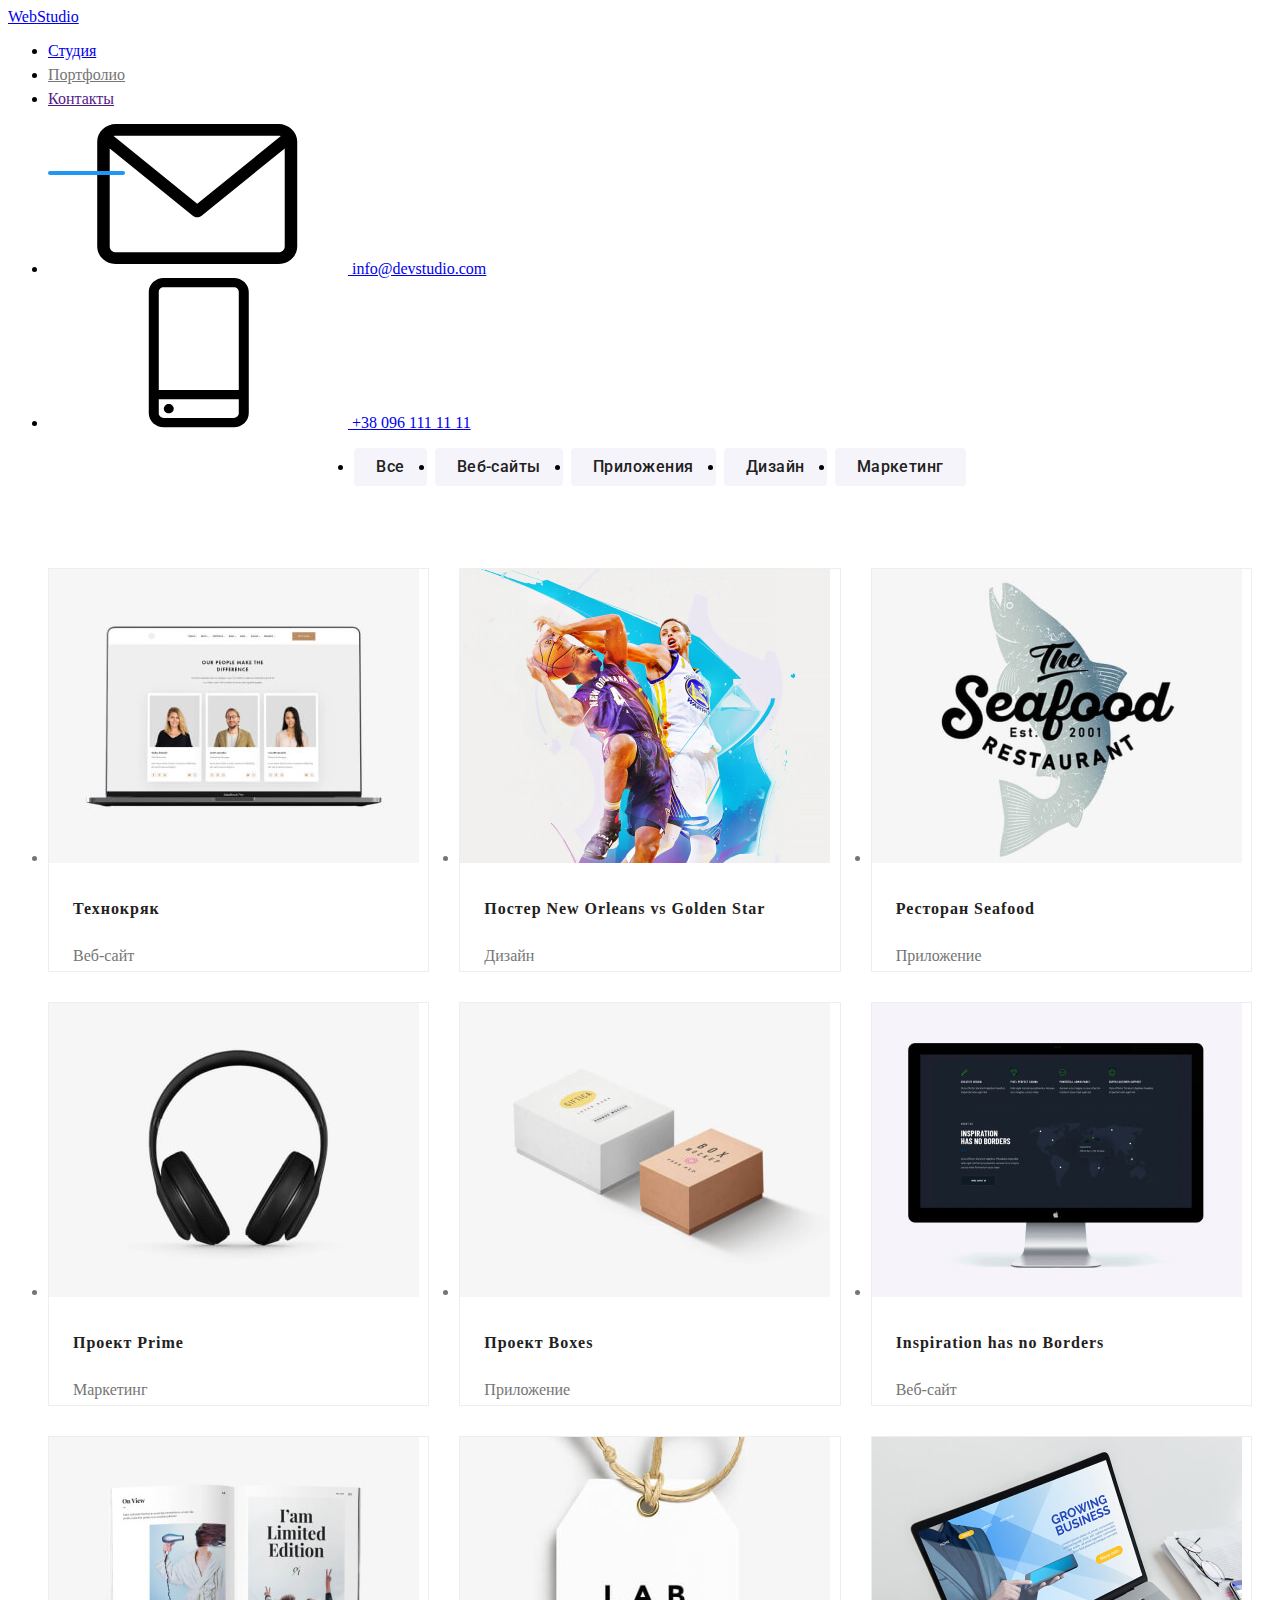
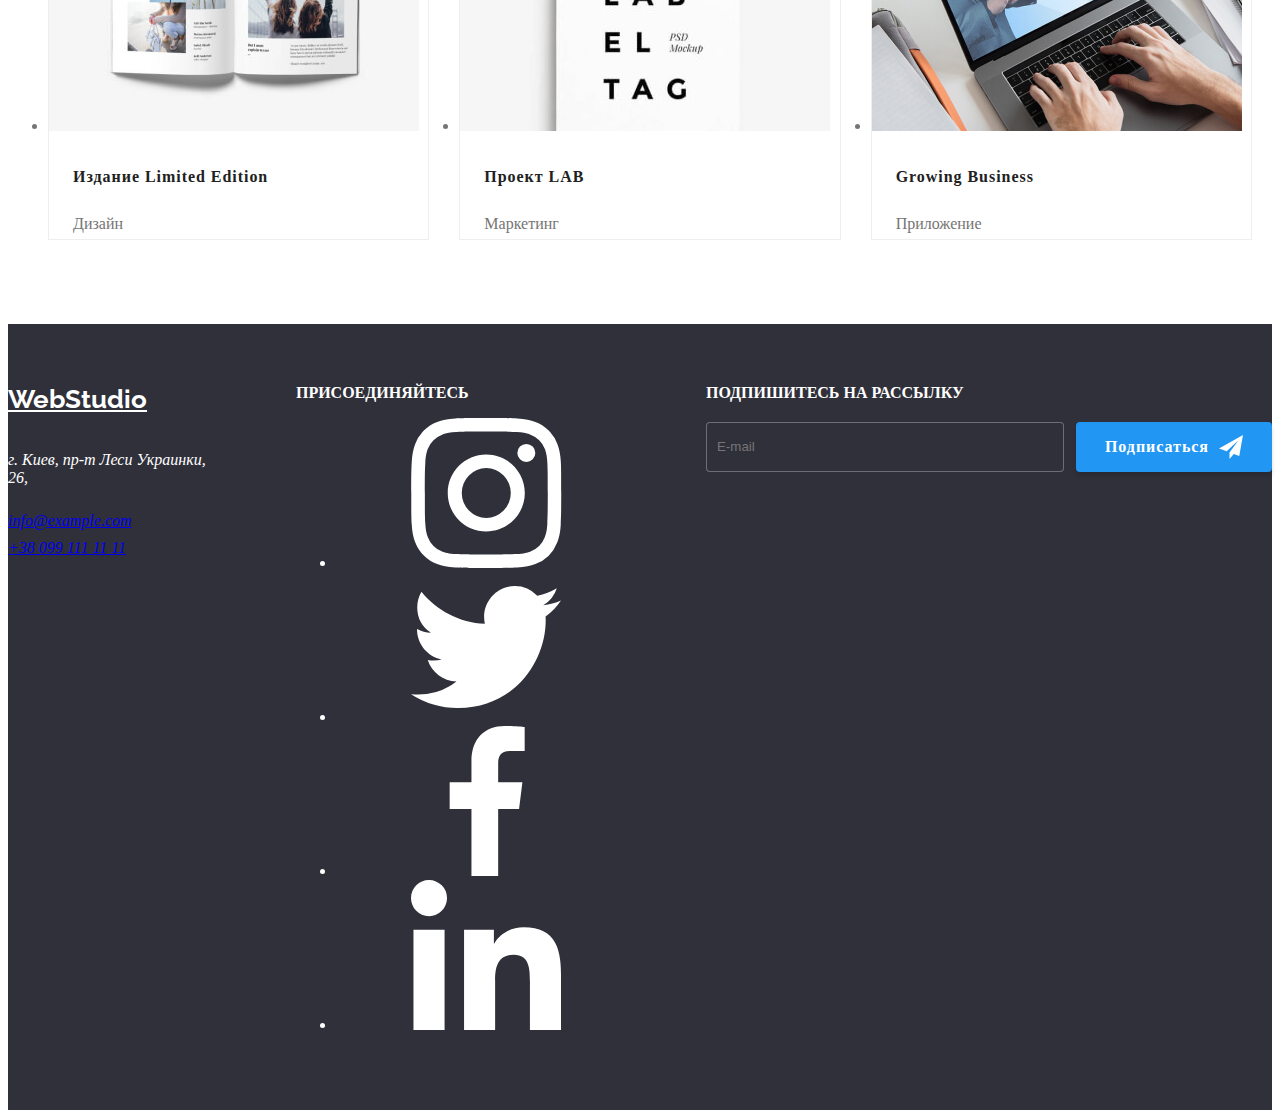
==== portfolio.html @ 4dc35c31 "Сделано до Layouts _header(information)" ====
<!DOCTYPE html>
<html lang="ru">
  <head>
    <meta charset="UTF-8" />
    <title>Web Studio</title>
    <link
      href="https://fonts.googleapis.com/css2?family=Raleway:wght@700&family=Roboto:wght@400;500;700;900&display=swap"
      rel="stylesheet"
    />
    <link rel="“stylesheet”" href="./css/normalize.css" />
    <link rel="stylesheet" href="./css/styles.css" />
  </head>

  <body class="body">
    <!-- Шапка страницы -->
    <header class="page-header">
      <!-- Главная навигация -->
      <div class="container">
        <nav class="navigation">
          <!-- Логотип -->
          <a href="./index.html" class="logo"
            ><span class="accent">Web</span>Studio</a
          >

          <!-- Ссылки на другие страницы или разделы текущей -->
          <ul class="site-nav">
            <li class="item">
              <a href="./index.html" class="link transition">Студия</a>
            </li>
            <li class="item">
              <a href="./portfolio.html" class="link transition portfolio"
                >Портфолио</a
              >
            </li>
            <li class="item">
              <a href="" class="link transition">Контакты</a>
            </li>
          </ul>
        </nav>
        <!-- Контактная информация -->
        <ul class="contacts">
          <li class="item">
            <a
              href="mailto:info@devstudio.com"
              class="contacts-link transition"
            >
              <svg class="envelope-svg">
                <use href="./images/sprite.svg#envelope"></use>
              </svg>
              info@devstudio.com
            </a>
          </li>

          <li class="item">
            <a href="tel:+38 096 111 11 11" class="contacts-link transition">
              <svg class="smartphone-svg">
                <use href="./images/sprite.svg#smartphone"></use>
              </svg>
              +38 096 111 11 11
            </a>
          </li>
        </ul>
      </div>
    </header>

    <!-- Уникальный контент страницы -->
    <main>
      <!-- Список разделов текущей страницы -->
      <section class="section section-filter">
        <h1 hidden class="section">Фильтр секции</h1>
        <div class="container">
          <ul class="filter">
            <li class="item">
              <button class="button transition" type="button">Все</button>
            </li>
            <li class="item">
              <button class="button transition" type="button">Веб-сайты</button>
            </li>
            <li class="item">
              <button class="button transition" type="button">
                Приложения
              </button>
            </li>
            <li class="item">
              <button class="button transition" type="button">Дизайн</button>
            </li>
            <li class="item">
              <button class="button transition" type="button">Маркетинг</button>
            </li>
          </ul>
        </div>
      </section>

      <!-- Проекты портфолио -->
      <section class="portfolio">
        <h2 hidden class="section-title">Проекты портфолио</h2>
        <div class="container">
          <ul class="portfolio-list">
            <li class="item transition">
              <div class="portfolio-list-img-wrapper">
                <a href="" class="portfolio">
                  <img
                    src="./images/img1.jpg"
                    alt="Ноутбук"
                    width="370"
                    height="294"
                  />
                  <div class="overlay">
                    <p class="para">
                      Технокряк это современная площадка распространения
                      коронавируса. Компании используют эту платформу для
                      цифрового шпионажа и атак на защищённые сервера
                      конкурентов.
                    </p>
                  </div>
                </a>
              </div>

              <h2 class="portfolio-title">Технокряк</h2>
              <p class="paragraph">Веб-сайт</p>
            </li>

            <li class="item transition">
              <div class="portfolio-list-img-wrapper">
                <a href="" class="portfolio">
                  <img
                    src="./images/img2.jpg"
                    alt="Постер с двумя баскетболистами"
                    width="370"
                    height="294"
                  />
                  <div class="overlay">
                    <p class="para">
                      Технокряк это современная площадка распространения
                      коронавируса. Компании используют эту платформу для
                      цифрового шпионажа и атак на защищённые сервера
                      конкурентов.
                    </p>
                  </div>
                </a>
              </div>
              <h2 class="portfolio-title">
                Постер New Orleans vs Golden Star
              </h2>
              <p class="paragraph">Дизайн</p>
            </li>

            <li class="item transition">
              <div class="portfolio-list-img-wrapper">
                <a href="" class="portfolio">
                  <img
                    src="./images/img3.jpg"
                    alt="Логотип ресторана Seafood"
                    width="370"
                    height="294"
                  />
                  <div class="overlay">
                    <p class="para">
                      Технокряк это современная площадка распространения
                      коронавируса. Компании используют эту платформу для
                      цифрового шпионажа и атак на защищённые сервера
                      конкурентов.
                    </p>
                  </div>
                </a>
              </div>
              <h2 class="portfolio-title">Ресторан Seafood</h2>
              <p class="paragraph">Приложение</p>
            </li>

            <li class="item transition">
              <div class="portfolio-list-img-wrapper">
                <a href="" class="portfolio">
                  <img
                    src="./images/img4.jpg"
                    alt="Наушники"
                    width="370"
                    height="294"
                  />
                  <div class="overlay">
                    <p class="para">
                      Технокряк это современная площадка распространения
                      коронавируса. Компании используют эту платформу для
                      цифрового шпионажа и атак на защищённые сервера
                      конкурентов.
                    </p>
                  </div>
                </a>
              </div>
              <h2 class="portfolio-title">Проект Prime</h2>
              <p class="paragraph">Маркетинг</p>
            </li>

            <li class="item transition">
              <div class="portfolio-list-img-wrapper">
                <a href="" class="portfolio">
                  <img
                    src="./images/img5.jpg"
                    alt="Две коробки"
                    width="370"
                    height="294"
                  />
                  <div class="overlay">
                    <p class="para">
                      Технокряк это современная площадка распространения
                      коронавируса. Компании используют эту платформу для
                      цифрового шпионажа и атак на защищённые сервера
                      конкурентов.
                    </p>
                  </div>
                </a>
              </div>

              <h2 class="portfolio-title">Проект Boxes</h2>
              <p class="paragraph">Приложение</p>
            </li>

            <li class="item transition">
              <div class="portfolio-list-img-wrapper">
                <a href="" class="portfolio">
                  <img
                    src="./images/img6.jpg"
                    alt="Монитор"
                    width="370"
                    height="294"
                  />
                  <div class="overlay">
                    <p class="para">
                      Технокряк это современная площадка распространения
                      коронавируса. Компании используют эту платформу для
                      цифрового шпионажа и атак на защищённые сервера
                      конкурентов.
                    </p>
                  </div>
                </a>
              </div>
              <h2 class="portfolio-title">Inspiration has no Borders</h2>
              <p class="paragraph">Веб-сайт</p>
            </li>

            <li class="item transition">
              <div class="portfolio-list-img-wrapper">
                <a href="" class="portfolio">
                  <img
                    src="./images/img7.jpg"
                    alt="Развернутый журнал"
                    width="370"
                    height="294"
                  />
                  <div class="overlay">
                    <p class="para">
                      Технокряк это современная площадка распространения
                      коронавируса. Компании используют эту платформу для
                      цифрового шпионажа и атак на защищённые сервера
                      конкурентов.
                    </p>
                  </div>
                </a>
              </div>
              <h2 class="portfolio-title">Издание Limited Edition</h2>
              <p class="paragraph">Дизайн</p>
            </li>

            <li class="item transition">
              <div class="portfolio-list-img-wrapper">
                <a href="" class="portfolio">
                  <img
                    src="./images/img8.jpg"
                    alt="Логотип компании в форме бирки"
                    width="370"
                    height="294"
                  />
                  <div class="overlay">
                    <p class="para">
                      Технокряк это современная площадка распространения
                      коронавируса. Компании используют эту платформу для
                      цифрового шпионажа и атак на защищённые сервера
                      конкурентов.
                    </p>
                  </div>
                </a>
              </div>
              <h2 class="portfolio-title">Проект LAB</h2>
              <p class="paragraph">Маркетинг</p>
            </li>

            <li class="item transition">
              <div class="portfolio-list-img-wrapper">
                <a href="" class="portfolio">
                  <img
                    src="./images/img9.jpg"
                    alt="Сайт компании отображен на ноутбуке"
                    width="370"
                    height="294"
                  />
                  <div class="overlay">
                    <p class="para">
                      Технокряк это современная площадка распространения
                      коронавируса. Компании используют эту платформу для
                      цифрового шпионажа и атак на защищённые сервера
                      конкурентов.
                    </p>
                  </div>
                </a>
              </div>
              <h2 class="portfolio-title">Growing Business</h2>
              <p class="paragraph">Приложение</p>
            </li>
          </ul>
        </div>
      </section>
    </main>

    <!-- Подвал страницы -->
    <footer class="footer footer-text footer-background">
      <div class="container">
        <div>
          <a href="" class="logo-footer"
            ><span class="accent">Web</span>Studio</a
          >
          <address class="footer-address">
            <p>г. Киев, пр-т Леси Украинки, 26,</p>
            <a
              href="mailto:info@devstudio.com"
              class="footer-contacts contacts-link transition"
            >
              info@example.com
            </a>

            <a
              href="tel:+38 096 111 11 11"
              class="footer-contacts contacts-link transition"
            >
              +38 099 111 11 11
            </a>
          </address>
        </div>

        <div class="footer-join">
          <b>присоединяйтесь</b>
          <ul class="social-list">
            <li class="social-list-item">
              <a class="social-list-item-link" href="">
                <svg class="social-list-item-link-svg dark-theme">
                  <use href="./images/sprite.svg#instagram"></use>
                </svg>
              </a>
            </li>
            <li class="social-list-item">
              <a class="social-list-item-link" href="">
                <svg class="social-list-item-link-svg dark-theme">
                  <use href="./images/sprite.svg#twitter"></use>
                </svg>
              </a>
            </li>
            <li class="social-list-item">
              <a class="social-list-item-link" href="">
                <svg class="social-list-item-link-svg dark-theme">
                  <use href="./images/sprite.svg#facebook"></use>
                </svg>
              </a>
            </li>
            <li class="social-list-item">
              <a class="social-list-item-link" href="">
                <svg class="social-list-item-link-svg dark-theme">
                  <use href="./images/sprite.svg#linkedin"></use>
                </svg>
              </a>
            </li>
          </ul>
        </div>

        <div class="footer-join">
          <b>Подпишитесь на рассылку</b>
          <div class="footer-subscribe">
            <input
              class="join-font"
              type="email"
              placeholder="E-mail"
              name="email"
            />
            <button class="button">
              Подписаться
              <svg class="join-telegram">
                <use href="./images/sprite.svg#join-telegram"></use>
              </svg>
            </button>
          </div>
        </div>
      </div>
    </footer>
  </body>
</html>
---- css/styles.css ----
:root {
  --primary-text-color: #757575;
  --title-text-color: #212121;
  --accent-color: #2196f3;
  --white: #ffffff;
  --background-color: #ffffff;
  --secondary-background-color: #f5f4fa;
  --social-links-color: #afb1b8;
  --button-text-color: #ffffff;
  --button-background-color: #2196f3;
  --footer-background-color: #2f303a;
}

/* основной цвет текста #757575 */
/* вторичный цвет текста #212121 */
/* акцент #2196f3 */
/* белый #FFFFFF */
/* цвет фона #FFFFFF */
/* вторичный цвет фона #F5F4FA */
/* цвет иконок #AFB1B8 */
/* цвет текста кнопок  #ffffff */
/* цвет фона кнопок #2196F3 */
/* цвет фона футера #2F303A */

/* hero */

.hero {
  /* max-width: 1600px; */
  margin: 0;

  text-align: center;

  background-image: linear-gradient(
      rgba(47, 48, 58, 0.4),
      rgba(47, 48, 58, 0.4)
    ),
    url("../images/hero.jpg");
  background-repeat: no-repeat;
  background-position: center;
  background-size: cover;

  /* margin-top: 0;
  margin-bottom: 0; */

  padding-top: 200px;
  padding-bottom: 200px;
}

.hero-title {
  margin-top: 0;
  margin-bottom: 30px;

  color: var(--white);

  font-weight: 900;
  font-size: 44px;
  line-height: 1.36;
  text-align: center;
  letter-spacing: 0.06em;
  text-transform: uppercase;
}

.open-button {
  border: none;
}

/* button */

.hero .button {
  display: inline-block;
  border-radius: 4px;
  padding: 10px 32px;
  min-width: 200px;

  color: var(--button-text-color);
  background-color: var(--button-background-color);

  box-shadow: 0px 4px 4px rgba(0, 0, 0, 0.15);

  font-family: inherit;
  font-weight: 700;
  font-size: 16px;
  line-height: 1.87;
  text-align: center;
  letter-spacing: 0.06em;
  text-align: center;
  outline: none;

  cursor: pointer;
}

/* футер */

.footer {
  padding-top: 60px;
  padding-bottom: 60px;
}

.footer .container {
  display: flex;
}
.footer-background {
  background-color: var(--footer-background-color);
}

.logo-footer {
  color: var(--white);
  font-family: "Raleway", sans-serif;

  font-weight: bold;
  font-size: 26px;
  line-height: 1.19;
}

.footer-text {
  color: var(--white);
}

.logo-footer:hover {
  color: var(--accent-color);
}

.footer-address {
  margin-top: 20px;
  display: flex;
  flex-direction: column;
}

.footer .button {
  display: flex;
  border-radius: 4px;
  padding: 10px 29px;

  color: var(--button-text-color);
  background-color: var(--button-background-color);
  align-items: center;
  font-family: inherit;
  font-weight: 700;
  font-size: 16px;
  line-height: 1.87;
  letter-spacing: 0.06em;
  border: none;
  box-shadow: 0px 4px 4px rgba(0, 0, 0, 0.15);
  border-radius: 4px;
  margin-left: 12px;
  cursor: pointer;
}

.footer-subscribe {
  display: flex;
  margin-top: 20px;
}
.footer-subscribe input::placeholder {
  color: #757575;
}
.footer-subscribe input {
  width: 358px;
  align-items: center;
  padding-left: 10px;
  background-color: var(--footer-background-color);
  border: 1px solid rgba(255, 255, 255, 0.3);
  border-radius: 4px;
  box-sizing: border-box;
}

.footer-subscribe input:hover {
  outline: none;
}
.join-telegram {
  width: 24px;
  height: 24px;
  fill: var(--button-text-color);

  margin-left: 10px;
  outline: none;
}

.footer-join {
  margin-left: 70px;
}

.footer-join b {
  text-transform: uppercase;
}

.join-font {
  color: rgba(255, 255, 255, 0.6);
}

.footer-contacts {
  margin-top: 9px;
}

.dark-theme {
  fill: white;
}

/* Страница Портфолио */

/* кнопки портфолио */

.filter .button {
  color: var(--title-text-color);
  background-color: var(--secondary-background-color);

  font-family: "Roboto";
  font-weight: 500;
  font-size: 16px;
  line-height: 1.62;
  letter-spacing: 0.03em;
  border: none;
  cursor: pointer;
}

.filter .button:hover,
.filter .button:focus {
  color: var(--button-text-color);
  background-color: var(--accent-color);

  box-shadow: 0px 3px 1px rgba(0, 0, 0, 0.1), 0px 1px 2px rgba(0, 0, 0, 0.08),
    0px 2px 2px rgba(0, 0, 0, 0.12);
}

/* Секция Портфолио */

/* Список разделов текущей страницы портфолио*/

.filter {
  display: flex;
  align-items: center;
  justify-content: center;
}

.filter > .item:not(:last-child) {
  margin-right: 8px;
}

.item > .button {
  padding-top: 6px;
  padding-bottom: 6px;
  padding-left: 22px;
  padding-right: 22px;

  background: var(--secondary-background-color);
  border-radius: 4px;
}

/* <-----------Портфолио---------> */

.section-filter {
  padding-bottom: 50px;
}

.site-nav .portfolio {
  position: relative;
}

.site-nav .portfolio::after {
  display: block;
  position: absolute;
  content: "";

  top: 95%;
  left: 0;
  width: 100%;
  height: 4px;

  background: #2196f3;
  border-radius: 2px;
}
.overlay {
  position: absolute;
  top: 0;
  left: 0;
  content: "";
  width: 100%;
  height: 100%;
  background-color: rgba(33, 150, 243, 0.9);
  opacity: 0;

  transform: translateY(100%);
}

.portfolio-list-img-wrapper {
  position: relative;
  overflow: hidden;
}

.portfolio {
  color: var(--primary-text-color);

  font-weight: 400;
  font-size: 16px;
  line-height: 1.87;

  padding-bottom: 94px;
}

.portfolio-list {
  display: flex;
  flex-wrap: wrap;
  margin-right: -10px;
  margin-bottom: -10px;
}

.portfolio-list .item {
  margin-right: 30px;
  margin-bottom: 30px;

  flex-basis: calc((100% - 3 * 30px) / 3);

  background: var(--background-color);
  border: 1px solid #eeeeee;
  box-sizing: border-box;

  width: 370px;
  height: 404px;
}

.item:nth-child(n + 7) {
  margin-bottom: 0;
}

.item:nth-child(3n) {
  margin-right: 0;
}

.portfolio-list .item:hover,
.portfolio-list .item:focus {
  box-shadow: 0px 1px 1px rgba(0, 0, 0, 0.12), 0px 4px 4px rgba(0, 0, 0, 0.06),
    1px 4px 6px rgba(0, 0, 0, 0.16);
}

.portfolio-list .item:hover .overlay {
  opacity: 1;
  visibility: visible;
  transform: translateY(0);
  transition: all 250ms cubic-bezier(0.4, 0, 0.2, 1);
}

/* заголовок контента */
.portfolio .portfolio-title {
  color: var(--title-text-color);

  font-weight: 700;
  font-size: 16px;
  line-height: 2;
  letter-spacing: 0.06em;

  margin-top: 20px;
  margin-bottom: 4px;
  margin-left: 24px;
  margin-right: 24px;
}

.portfolio .paragraph {
  margin-left: 24px;
  margin-right: 24px;
  margin-bottom: 20px;
}

/* абзац контента */
.portfolio .para {
  font-family: Roboto;
  font-style: normal;
  font-weight: 400;
  font-size: 18px;
  line-height: 1.56;

  padding-left: 24px;
  padding-top: 63px;
  letter-spacing: 0.03em;

  color: var(--white);
}
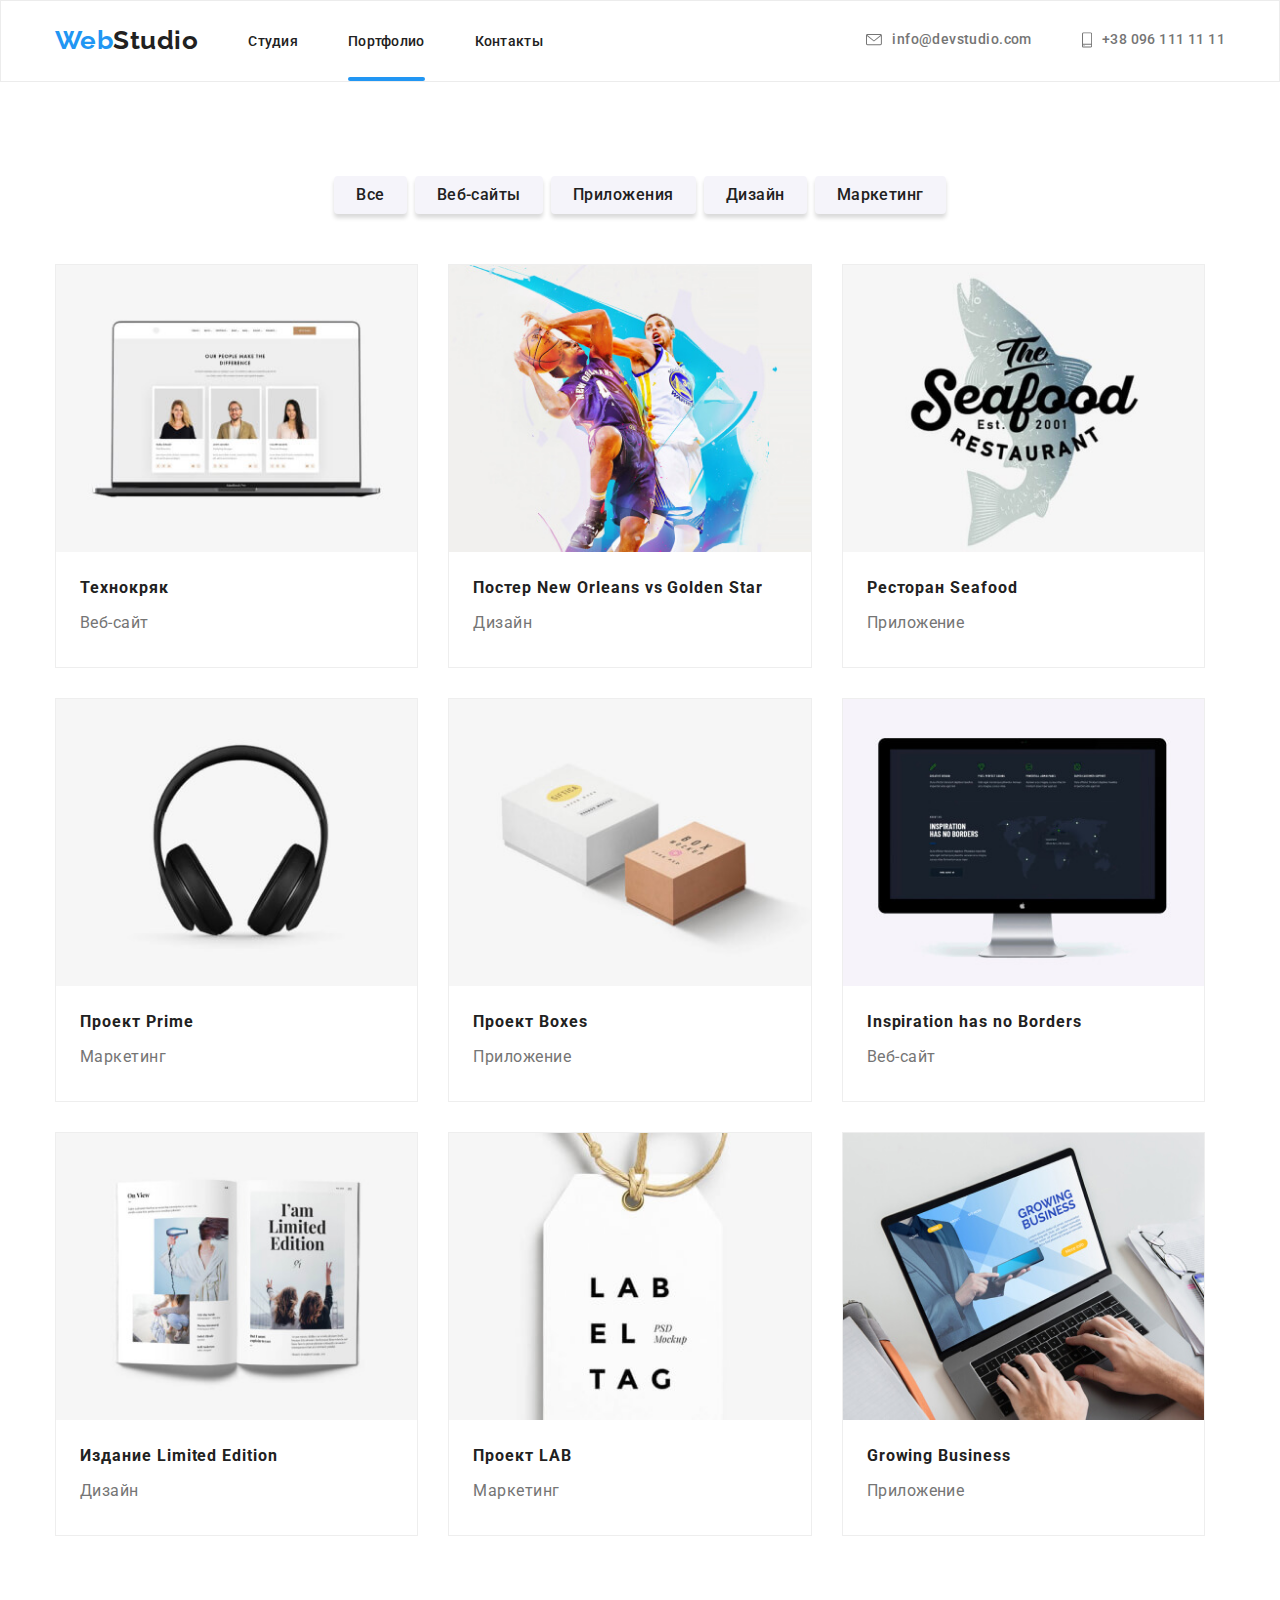
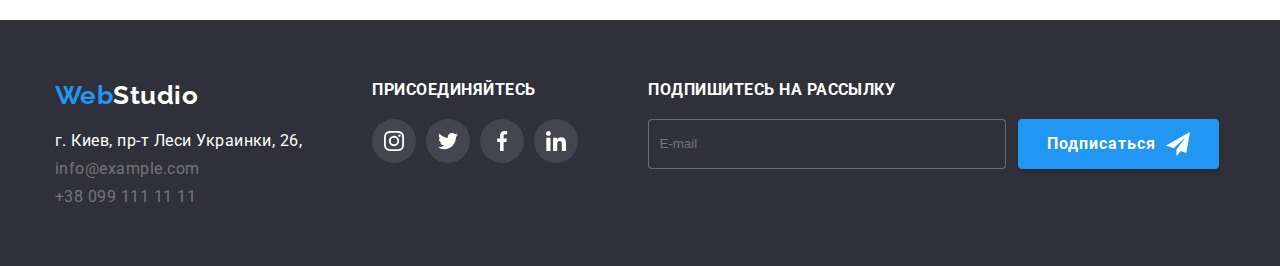
==== commit 6fcdf9ef: "Проведен рефакторинг CSS-кода и перенесен на препроцессор SASS." ====
--- a/portfolio.html
+++ b/portfolio.html
@@ -8,7 +8,7 @@
       rel="stylesheet"
     />
     <link rel="“stylesheet”" href="./css/normalize.css" />
-    <link rel="stylesheet" href="./css/styles.css" />
+    <link rel="stylesheet" href="./css/portfolio.min.css" />
   </head>
 
   <body class="body">
--- a/css/portfolio.min.css
+++ b/css/portfolio.min.css
@@ -0,0 +1,2 @@
+html{box-sizing:border-box}*,*::before,*::after{box-sizing:inherit;margin:0;padding:0}img{display:block;max-width:100%;height:auto}address{font-style:normal}ul{list-style:none;margin:0;padding:0}a{text-decoration:none}button:hover{outline:none}.transition{transition:all 250ms cubic-bezier(0.4, 0, 0.2, 1)}.body{padding:0;margin:0;background-color:#fff;color:#757575;font-family:"Roboto", sans-serif;letter-spacing:0.03em}.logo{color:#212121;font-family:"Raleway", sans-serif;font-weight:bold;font-size:26px;line-height:1.19;margin-right:50px}.logo:hover{color:#2196f3}.accent{color:#2196f3}.container{margin:0 auto;width:1200px;padding-left:15px;padding-right:15px}.section{padding-top:94px;padding-bottom:94px}.section-title{color:#212121;font-weight:700;font-size:36px;line-height:1.16;text-align:center;margin-top:0;margin-bottom:0}.body.is-open{overflow:hidden}.backdrop{position:fixed;width:100%;height:100%;background-color:rgba(0,0,0,0.2);top:0;left:0;overflow-y:scroll}.is-hidden{opacity:0;visibility:hidden}.form-wrapper{position:absolute;width:528px;left:50%;top:221px;transform:translateX(-50%);background-color:#fff;padding:40px;box-shadow:0px 1px 3px rgba(0,0,0,0.12),0px 1px 1px rgba(0,0,0,0.14),0px 2px 1px rgba(0,0,0,0.2);border-radius:4px}.modal-form{display:flex;flex-direction:column}.modal-form-title{font-weight:bold;font-size:20px;line-height:1.15;text-align:center;margin-bottom:12px}.label-info{margin-bottom:4px;font-size:12px;line-height:1.4;letter-spacing:0.01em}.person-info-modal{position:relative}.person-info-modal:hover .modal-svg,.person-info-modal:focus-within .modal-svg{fill:#2196f3;transition:all 250ms cubic-bezier(0.4, 0, 0.2, 1);outline:none}.person-info-modal:hover .modal-form-input,.person-info-modal:focus-within .modal-form-input{border-color:#2196f3;transition:all 250ms cubic-bezier(0.4, 0, 0.2, 1);outline:none}.cross-btn{position:absolute;top:8px;right:8px;width:30px;height:30px;background:#ffffff;border:1px solid rgba(0,0,0,0.1);border-radius:50%;cursor:pointer;background-color:transparent;outline:none}.cross-btn:hover .cross,.cross-btn:focus-within .cross{fill:#2196f3;transition:all 250ms cubic-bezier(0.4, 0, 0.2, 1)}.cross{width:11px;height:11px;fill:#000000}.modal-svg{position:absolute;height:18px;width:18px;margin-left:14px;top:21%;left:0;cursor:pointer}.modal-form-input{height:40px;border:1px solid rgba(33,33,33,0.2);border-radius:4px;margin-bottom:10px;padding-left:42px;width:448px}.modal-form-comment{height:120px;resize:none;border:1px solid rgba(33,33,33,0.2);border-radius:4px;padding:12px 16px;margin-bottom:20px;color:rgba(117,117,117,0.5)}.modal-form-comment:placeholder{color:rgba(117,117,117,0.5)}.modal-form-comment:hover,.modal-form-comment:focus{border-color:#2196f3;outline:none;transition:all 250ms cubic-bezier(0.4, 0, 0.2, 1)}.modal-form-comment:hover::placeholder,.modal-form-comment:focus::placeholder{color:rgba(117,117,117,0.5);outline:none;transition:all 250ms cubic-bezier(0.4, 0, 0.2, 1)}.modal-fonts{font-family:Roboto;font-style:normal;font-weight:normal;font-size:14px;line-height:1.14;letter-spacing:0.01em}.modal-form-check-policy{position:absolute;width:1px;height:1px;margin:-1px;border:0;padding:0;clip:rect(0 0 0 0);overflow:hidden}.modal-form-check-label{display:flex;align-items:center;font-family:Roboto;font-style:normal;font-weight:normal;font-size:14px;line-height:1.71;letter-spacing:0.03em;cursor:pointer;color:#757575;margin:0 auto;margin-bottom:30px}.modal-form-check-label::before{display:block;content:"";width:11px;height:11px;border:1px solid #212121;border-radius:2px;box-shadow:0px 1px 3px rgba(0,0,0,0.12),0px 1px 1px rgba(0,0,0,0.14),0px 2px 1px rgba(0,0,0,0.2);margin-right:8px}.modal-form-check-policy:checked+.modal-form-check-label::before{background-color:#2196f3;border-color:#2196f3}.accept-policy{color:#2196f3;text-decoration:underline}.modal-form-btn{display:inline-block;border-radius:4px;padding:10px 32px;width:200px;margin:0 auto;color:#fff;background-color:#2196f3;box-shadow:0px 4px 4px rgba(0,0,0,0.15);font-family:inherit;font-weight:700;font-size:16px;line-height:1.87;text-align:center;letter-spacing:0.06em;text-align:center;border:none;cursor:pointer}.accept-svg{position:absolute;width:11px;height:8px;fill:#fff}.social-list{display:flex;margin-top:20px}.team .social-list{display:flex;justify-content:center;margin-top:16px}.social-list-item-link{width:44px;height:44px;display:flex;align-items:center;justify-content:center;background:rgba(255,255,255,0.1);border-radius:50%;transition:250ms cubic-bezier(0.4, 0, 0.2, 1)}.social-list-item-link:hover,.social-list-item-link:focus{background:#2196f3;outline:none}.social-list-item-link-svg{fill:#afb1b8;width:20px;height:20px}.social-list-item-link:hover .social-list-item-link-svg{fill:#fff}.social-list-item:not(:last-child){margin-right:10px}.social-links{color:var(--social-links-color)}.social-links:hover,.social-links:focus{color:#2196f3}.open-button{border:none}.hero .button{display:inline-block;border-radius:4px;padding:10px 32px;min-width:200px;color:#fff;background-color:#2196f3;box-shadow:0px 4px 4px rgba(0,0,0,0.15);font-family:inherit;font-weight:700;font-size:16px;line-height:1.87;letter-spacing:0.06em;text-align:center;outline:none;cursor:pointer}.button{color:#fff;background-color:#2196f3;box-shadow:0px 4px 4px rgba(0,0,0,0.15);font-family:inherit;font-weight:700;font-size:16px;line-height:1.87;letter-spacing:0.06em;align-items:center;border:none;cursor:pointer}.footer .button{display:flex;border-radius:4px;padding:10px 29px;margin-left:12px}.filter .button{color:#212121;background-color:#f5f4fa;font-family:"Roboto";font-weight:500;font-size:16px;line-height:1.62;letter-spacing:0.03em;border:none;cursor:pointer}.filter .button:hover,.filter .button:focus{color:#fff;background-color:#2196f3;box-shadow:0px 3px 1px rgba(0,0,0,0.1),0px 1px 2px rgba(0,0,0,0.08),0px 2px 2px rgba(0,0,0,0.12)}.item>.button{padding-top:6px;padding-bottom:6px;padding-left:22px;padding-right:22px;background:#f5f4fa;border-radius:4px}.page-header{border:1px solid #ececec;padding-top:24px;padding-bottom:25px}.page-header .container{display:flex;align-items:center}.navigation{display:flex}.site-nav{display:flex;align-items:center}.site-nav .item:not(:last-child){margin-right:50px}.site-nav .link{color:#212121;font-weight:500;font-size:14px;line-height:1.14;letter-spacing:0.02em;padding-top:32px;padding-bottom:32px;padding-left:0;padding-right:0}.site-nav .link:hover,.site-nav .link:focus{color:#2196f3}.site-nav .link.current{color:#2196f3}.studio{position:relative}.studio::after{display:block;position:absolute;content:"";top:95%;left:0;width:100%;height:4px;background:#2196f3;border-radius:2px}.contacts{display:inline-flex;align-items:center;margin-left:auto;color:#757575;font-weight:500;font-size:14px;line-height:1.14;letter-spacing:0.03em}.contacts .item{display:flex;align-items:center}.contacts .item:not(:last-child){margin-right:50px}.contacts-link{display:flex;align-items:center;color:#757575}.contacts-link:hover,.contacts-link:focus{color:#2196f3}.envelope-svg{align-items:center;width:16px;height:12px;margin-right:10px;align-items:center;fill:#757575;cursor:pointer}.smartphone-svg{align-items:center;width:10px;height:16px;margin-right:10px;align-items:center;fill:#757575;cursor:pointer}.envelope-svg,.smartphone-svg{fill:currentColor}.section-filter{padding-bottom:50px}.filter{display:flex;align-items:center;justify-content:center}.filter>.item:not(:last-child){margin-right:8px}.site-nav .portfolio{position:relative}.site-nav .portfolio::after{display:block;position:absolute;content:"";top:95%;left:0;width:100%;height:4px;background:#2196f3;border-radius:2px}.portfolio{color:#757575;font-weight:400;font-size:16px;line-height:1.87;padding-bottom:94px}.portfolio .portfolio-title{color:#212121;font-weight:700;font-size:16px;line-height:2;letter-spacing:0.06em;margin-top:20px;margin-bottom:4px;margin-left:24px;margin-right:24px}.portfolio .paragraph{margin-left:24px;margin-right:24px;margin-bottom:20px}.portfolio .para{font-family:Roboto;font-style:normal;font-weight:400;font-size:18px;line-height:1.56;padding-left:24px;padding-top:63px;letter-spacing:0.03em;color:#fff}.portfolio-list{display:flex;flex-wrap:wrap;margin-right:-10px;margin-bottom:-10px}.portfolio-list .item{margin-right:30px;margin-bottom:30px;flex-basis:calc((100% - 3 * 30px) / 3);background:#fff;border:1px solid #eeeeee;box-sizing:border-box;width:370px;height:404px}.portfolio-list .item:hover,.portfolio-list .item:focus{box-shadow:0px 1px 1px rgba(0,0,0,0.12),0px 4px 4px rgba(0,0,0,0.06),1px 4px 6px rgba(0,0,0,0.16)}.portfolio-list .item:hover .overlay{opacity:1;visibility:visible;transform:translateY(0);transition:all 250ms cubic-bezier(0.4, 0, 0.2, 1)}.portfolio-list .item:nth-child(n+7){margin-bottom:0}.portfolio-list .item:nth-child(3n){margin-right:0}.portfolio-list-img-wrapper{position:relative;overflow:hidden}.overlay{position:absolute;top:0;left:0;content:"";width:100%;height:100%;background-color:rgba(33,150,243,0.9);opacity:0;transform:translateY(100%)}.footer{padding-top:60px;padding-bottom:60px}.footer .container{display:flex}.footer-text{color:#fff}.logo-footer{color:#fff;font-family:"Raleway", sans-serif;font-weight:bold;font-size:26px;line-height:1.19}.logo-footer:hover{color:#2196f3}.footer-address{margin-top:20px;display:flex;flex-direction:column}.footer-contacts{margin-top:9px}.footer-subscribe{display:flex;margin-top:20px}.footer-subscribe input{width:358px;align-items:center;padding-left:10px;background-color:#2f303a;border:1px solid rgba(255,255,255,0.3);border-radius:4px;box-sizing:border-box}.footer-subscribe input:hover{outline:none}.footer-subscribe input::placeholder{color:#757575}.join-telegram{width:24px;height:24px;fill:#fff;margin-left:10px;outline:none}.footer-join{margin-left:70px}.footer-join b{text-transform:uppercase}.join-font{color:rgba(255,255,255,0.6)}.footer-background{background-color:#2f303a}.dark-theme{fill:white}
+/*# sourceMappingURL=portfolio.min.css.map */